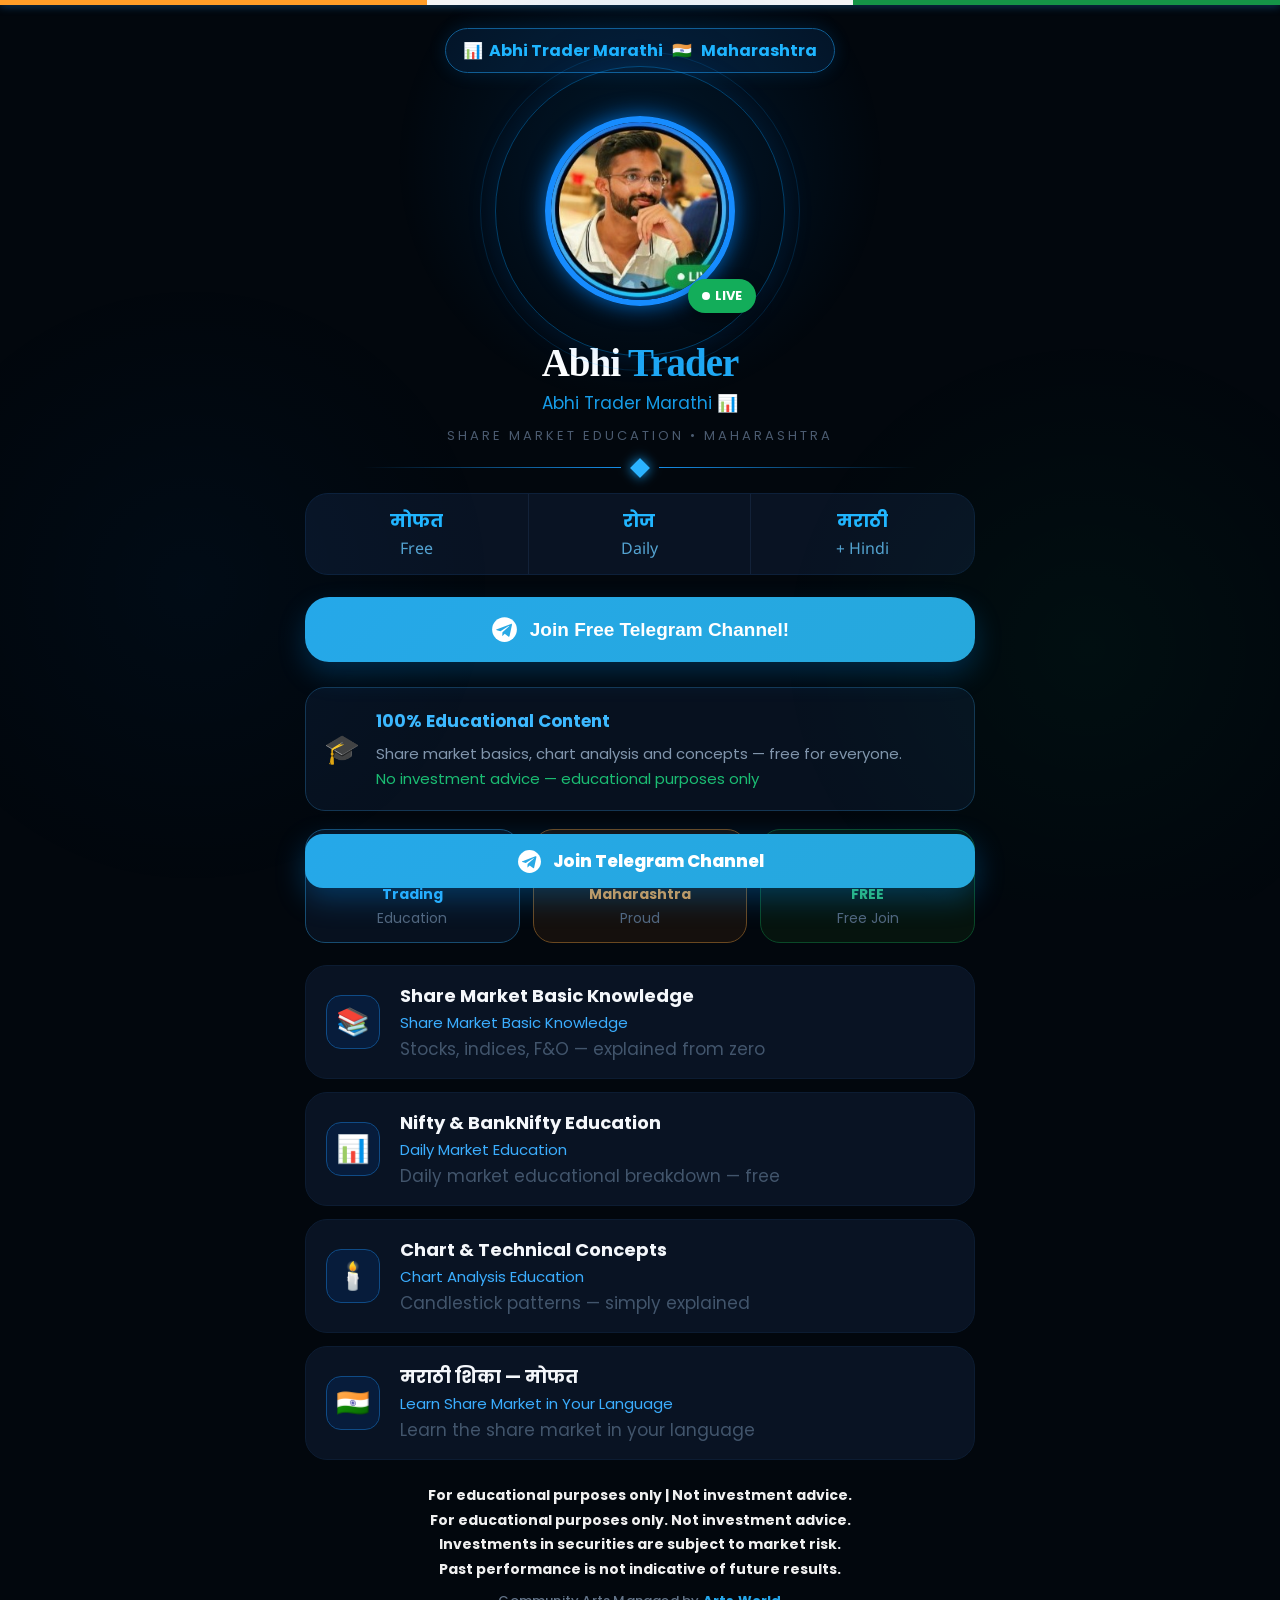
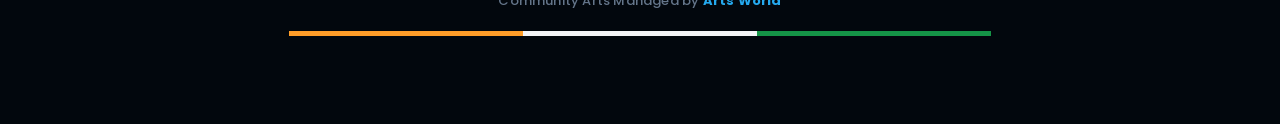
==== Index.html @ 1378ce6d "Rename abhi_trader_marathi_centered.html to Index.html" ====
<!DOCTYPE html>
<html lang="mr">
<head>
<meta charset="UTF-8">
<meta name="viewport" content="width=device-width, initial-scale=1.0">
<title>Abhi Trader Marathi</title>

<!-- =========================================================
     EASY SETTINGS — CHANGE ONLY THESE VALUES
     ========================================================= -->
<script>
const CONFIG = {
  // Paste your Meta Pixel ID between the quotes.
  // No custom events are added in this file.
  META_PIXEL_ID: "",

  // Telegram button destination
  TELEGRAM_LINK: "https://t.me/",

  // Arts World clickable contact link
  ARTS_WORLD_LINK: "https://t.me/",
  BOTTOM_TELEGRAM_LINK: "https://t.me/",

  // Profile image:
  // You can paste a direct image URL here.
  // Or leave it as the included default image.
  PROFILE_IMAGE: "[data-uri]",

  // Main page text
  NAME_EN: "Abhi Trader",
  NAME_MR: "Abhi Trader Marathi 📊",
  LOCATION: "SHARE MARKET EDUCATION • MAHARASHTRA"
};
</script>

<!-- Meta Pixel BASE ONLY: no custom events and no PageView call.
     Add your ID above. Events can be configured separately in Meta Events Manager. -->
<script>
!function(f,b,e,v,n,t,s)
{if(f.fbq)return;n=f.fbq=function(){n.callMethod?
n.callMethod.apply(n,arguments):n.queue.push(arguments)};
if(!f._fbq)f._fbq=n;n.push=n;n.loaded=!0;n.version='2.0';
n.queue=[];t=b.createElement(e);t.async=!0;
t.src=v;s=b.getElementsByTagName(e)[0];
s.parentNode.insertBefore(t,s)}(window, document,'script',
'https://connect.facebook.net/en_US/fbevents.js');
if (CONFIG.META_PIXEL_ID.trim()) {
  fbq('init', CONFIG.META_PIXEL_ID.trim());
}
</script>

<style>
@import url('https://fonts.googleapis.com/css2?family=Noto+Sans+Devanagari:wght@400;500;600;700;800&family=Poppins:wght@400;500;600;700;800&display=swap');

:root{
  --font-main:'Poppins','Noto Sans Devanagari',Arial,sans-serif;
  --font-dev:'Noto Sans Devanagari','Poppins',Arial,sans-serif;
}
*{box-sizing:border-box}
html,body{margin:0;padding:0;background:#02070d;color:#f4f7fb;font-family:var(--font-main)}
body{min-height:100vh;overflow-x:hidden}
body:before{content:"";position:fixed;inset:0;pointer-events:none;background:
radial-gradient(circle at 50% 18%,rgba(0,139,255,.13),transparent 25%),
radial-gradient(circle at 15% 65%,rgba(0,140,255,.04),transparent 25%),
radial-gradient(circle at 85% 72%,rgba(0,255,145,.035),transparent 25%)}
.topline{height:5px;background:linear-gradient(90deg,#ff9d28 0 33.33%,#f3f4f6 33.33% 66.66%,#159447 66.66% 100%);box-shadow:0 0 10px rgba(40,160,255,.5)}
.wrap{width:min(100%,700px);margin:0 auto;padding:18px 15px 88px}
.hero{text-align:center;padding-top:5px}
.badge{display:inline-flex;align-items:center;gap:9px;padding:9px 17px;border:1px solid #115c91;border-radius:30px;background:rgba(6,30,55,.65);box-shadow:0 0 18px rgba(0,148,255,.15);color:#20b7ff;font-size:16px;font-weight:700}
.profile-wrap{position:relative;width:240px;height:240px;margin:18px auto 7px;display:grid;place-items:center}
.profile-wrap:before,.profile-wrap:after{content:"";position:absolute;border-radius:50%;border:1px solid rgba(0,159,255,.35)}
.profile-wrap:before{inset:-25px;box-shadow:0 0 30px rgba(0,122,255,.13)}
.profile-wrap:after{inset:-40px;border-color:rgba(0,153,255,.16)}
.profile{width:190px;height:190px;border-radius:50%;object-fit:cover;object-position:center;border:6px solid #168cff;box-shadow:0 0 22px rgba(0,135,255,.72),inset 0 0 15px rgba(0,135,255,.4);position:relative;z-index:2}
.live{position:absolute;right:4px;bottom:18px;z-index:4;background:#13ad5a;color:white;padding:7px 14px;border-radius:22px;font-weight:700;font-size:13px;box-shadow:0 5px 16px rgba(0,0,0,.35)}
.live-dot{display:inline-block;width:8px;height:8px;background:white;border-radius:50%;margin-right:5px}
h1{font-family:Georgia,"Times New Roman",serif;font-size:39px;line-height:1.05;margin:12px 0 6px;color:#fff;letter-spacing:-1px}
h1 span{color:#20a9f4}
.subtitle{color:#169ce8;font-size:17px;margin-bottom:10px}
.location{letter-spacing:3px;color:#4b5b70;font-size:13px;margin-bottom:15px}
.divider{display:flex;align-items:center;gap:12px;justify-content:center;margin:0 58px 18px}
.divider i{height:1px;background:linear-gradient(90deg,transparent,#168ee8);flex:1}
.diamond{width:14px;height:14px;background:#2bb3ff;transform:rotate(45deg);box-shadow:0 0 12px #159ff4}
.stats{display:grid;grid-template-columns:repeat(3,1fr);background:#091323;border:1px solid #0d203a;border-radius:23px;overflow:hidden;margin-bottom:22px}
.stat{padding:13px 7px;text-align:center;border-right:1px solid #132239}
.stat:last-child{border-right:0}
.stat strong{display:block;color:#22b6ff;font-size:18px;margin-bottom:2px}
.stat small{font-family:var(--font-dev);color:#54a3d1;font-size:16px}
.join{display:flex;align-items:center;justify-content:center;gap:12px;width:100%;border:0;border-radius:24px;background:linear-gradient(135deg,#25a8e9,#26a8dc);color:#fff;padding:19px 16px;font-size:19px;font-weight:800;cursor:pointer;box-shadow:0 12px 28px rgba(0,150,255,.23);transition:.18s transform,.18s box-shadow;margin-bottom:25px}
.join:hover{transform:translateY(-2px);box-shadow:0 16px 34px rgba(0,150,255,.32)}
.join:active{transform:scale(.99)}
.tg-icon{width:27px;height:27px;flex:0 0 27px}
.edu{border:1px solid #143653;border-radius:20px;padding:20px 18px;margin-bottom:18px;background:#07111f;display:flex;align-items:center;gap:16px}
.edu-icon{font-size:29px}
.edu h2{font-size:17px;color:#3db9ff;margin:0 0 8px}
.edu p{font-size:15px;color:#8296ad;line-height:1.55;margin:0}
.edu .green{color:#1bbd73;margin-top:2px}
.cards{display:grid;grid-template-columns:repeat(3,1fr);gap:13px;margin-bottom:22px}
.card{min-height:105px;border:1px solid #174c70;border-radius:20px;background:#07111f;text-align:center;padding:13px 6px;display:flex;flex-direction:column;justify-content:center}
.card:nth-child(2){border-color:#6a4820;background:#15100d}
.card:nth-child(3){border-color:#0a4928;background:#06140e}
.card .emoji{font-size:25px}
.card b{color:#2eb3ff;font-size:14px;margin:3px 0}
.card:nth-child(2) b{color:#e39c4a}
.card:nth-child(3) b{color:#31bb73}
.card span{color:#53677e;font-size:14px}
.info{display:flex;align-items:center;gap:20px;background:#091323;border:1px solid #0c1c32;border-radius:22px;padding:16px 20px;margin-bottom:13px}
.info-icon{width:54px;height:54px;border-radius:15px;display:grid;place-items:center;background:#071c3b;border:1px solid #0f4b86;font-size:27px;flex:0 0 54px}
.info h3{font-size:18px;margin:0 0 2px}
.info .mr{color:#3baeff;font-size:15px;margin-bottom:2px}
.info p{margin:0;color:#42556c;font-size:17px}
.footer{text-align:center;font-weight:700;line-height:1.75;color:#f0f0f0;font-size:14px;margin:23px 0 10px}
.bottomline{height:5px;background:linear-gradient(90deg,#ff9d28 0 33.33%,#f3f4f6 33.33% 66.66%,#159447 66.66% 100%);margin:0 -16px}
.modal{position:fixed;inset:0;background:rgba(0,0,0,.78);display:none;align-items:flex-end;justify-content:center;z-index:100;padding:0}
.modal.show{display:flex}
.sheet{width:min(100%,700px);background:#07111f;border:1px solid #188fdc;border-bottom:0;border-radius:36px 36px 0 0;padding:45px 25px 55px;text-align:center;box-shadow:0 -10px 45px rgba(0,129,255,.12)}
.handle{width:62px;height:5px;background:#15314c;border-radius:20px;margin:-20px auto 34px}
.sheet .small-profile{width:120px;height:120px;border-radius:50%;object-fit:cover;border:5px solid #1598f2;box-shadow:0 0 24px rgba(0,143,255,.45)}
.sheet h2{font-family:Georgia,serif;font-size:38px;margin:22px 0 5px}
.sheet h2 span{color:#20a9f4}
.sheet .sheet-sub{color:#25aef5;font-size:18px;margin-bottom:24px}
.warning{background:#0d1722;border-radius:15px;padding:14px;color:#465b70;line-height:1.45;margin:0 18px 28px}
.sheet .join{margin-bottom:22px}
.cancel{color:#51647a;font-size:18px;cursor:pointer}


/* Animated rings around the profile */
.profile-wrap::before {
  animation: ringRotate 8s linear infinite, ringPulse 2.8s ease-in-out infinite;
  border-width: 1px;
}
.profile-wrap::after {
  animation: ringRotateReverse 11s linear infinite, ringPulseOuter 3.6s ease-in-out infinite;
  border-width: 1px;
}
@keyframes ringRotate {
  from { transform: rotate(0deg) scale(1); }
  to { transform: rotate(360deg) scale(1.04); }
}
@keyframes ringRotateReverse {
  from { transform: rotate(360deg) scale(1); }
  to { transform: rotate(0deg) scale(1.07); }
}
@keyframes ringPulse {
  0%,100% { opacity:.42; box-shadow:0 0 0 rgba(0,145,255,0); }
  50% { opacity:.9; box-shadow:0 0 22px rgba(0,145,255,.25); }
}
@keyframes ringPulseOuter {
  0%,100% { opacity:.18; }
  50% { opacity:.55; }
}
@media (prefers-reduced-motion: reduce) {
  .profile-wrap::before, .profile-wrap::after { animation:none; }
}


.managed-by {
  text-align:center;
  color:#64758a;
  font-size:13px;
  font-weight:500;
  margin:8px 0 20px;
  letter-spacing:.2px;
}
.managed-by a {
  color:#25a9ee;
  text-decoration:none;
  font-weight:700;
  transition:all .2s ease;
}
.managed-by a:hover {
  color:#61c7ff;
  text-shadow:0 0 12px rgba(37,169,238,.55);
}


.fixed-telegram{position:fixed;left:0;right:0;bottom:12px;margin:0 auto;transform:none;z-index:90;width:calc(100% - 24px);max-width:670px;display:flex;align-items:center;justify-content:center;gap:10px;padding:14px 16px;border-radius:18px;background:linear-gradient(135deg,#25a8e9,#26a8dc);color:#fff;text-decoration:none;font-size:17px;font-weight:800;box-shadow:0 10px 30px rgba(0,150,255,.30);animation:telegramPop 2.2s ease-in-out infinite,telegramGlow 2.2s ease-in-out infinite}
.fixed-telegram .tg-icon{width:25px;height:25px}

/* ===== Requested animations ===== */
@keyframes telegramPop {
  0%, 100% { transform:scale(1); }
  50% { transform:scale(1.035); }
}
@keyframes telegramGlow {
  0%, 100% { box-shadow:0 12px 28px rgba(0,150,255,.23); }
  50% { box-shadow:0 14px 38px rgba(0,170,255,.42), 0 0 0 7px rgba(38,168,220,.07); }
}
.join {
  animation:telegramPop 2.2s ease-in-out infinite, telegramGlow 2.2s ease-in-out infinite;
  will-change:transform,box-shadow;
}
.join .tg-icon {
  animation:telegramIconPop 2.2s ease-in-out infinite;
}
@keyframes telegramIconPop {
  0%,100% { transform:scale(1) rotate(0deg); }
  50% { transform:scale(1.10) rotate(-4deg); }
}
@keyframes footerWiggle {
  0%,100% { transform:translateX(0) rotate(0deg); }
  25% { transform:translateX(-2px) rotate(-.25deg); }
  50% { transform:translateX(2px) rotate(.25deg); }
  75% { transform:translateX(-1px) rotate(-.15deg); }
}
.footer {
  animation:footerWiggle 3.2s ease-in-out infinite;
  transform-origin:center;
  will-change:transform;
}
@media (prefers-reduced-motion: reduce) {
  .join, .join .tg-icon, .footer { animation:none; }
}

@media(max-width:520px){
.wrap{padding-left:15px;padding-right:15px}
.profile-wrap{width:225px;height:225px}
.profile{width:200px;height:200px}
h1{font-size:44px}
.location{font-size:15px;letter-spacing:2.2px}
.divider{margin-left:60px;margin-right:60px}
.join{font-size:22px;padding:22px 12px}
.info{padding:19px 18px;gap:16px}
.info-icon{width:60px;height:60px;flex-basis:60px}
.info h3{font-size:20px}
}
</style>
</head>
<body>
<div class="topline"></div>

<main class="wrap">
  <section class="hero">
    <div class="badge">📊 &nbsp;Abhi Trader Marathi&nbsp;&nbsp; 🇮🇳 &nbsp; Maharashtra</div>

    <div class="profile-wrap">
      <img id="profile" class="profile" alt="Profile photo">
      <div class="live"><span class="live-dot"></span>LIVE</div>
    </div>

    <h1 id="nameEn">Abhi <span>Trader</span></h1>
    <div id="nameMr" class="subtitle">Abhi Trader Marathi 📊</div>
    <div class="location">SHARE MARKET EDUCATION • MAHARASHTRA</div>

    <div class="divider"><i></i><div class="diamond"></div><i style="background:linear-gradient(90deg,#168ee8,transparent)"></i></div>
  </section>

  <div class="stats">
    <div class="stat"><strong>मोफत</strong><small>Free</small></div>
    <div class="stat"><strong>रोज</strong><small>Daily</small></div>
    <div class="stat"><strong>मराठी</strong><small>+ Hindi</small></div>
  </div>

  <button class="join" id="mainJoin">
    <svg class="tg-icon" viewBox="0 0 24 24" aria-hidden="true">
      <circle cx="12" cy="12" r="11" fill="#fff"/>
      <path d="M5.3 11.8 17.7 7c.6-.2 1.1.15.9.9l-2.1 9.8c-.15.7-.55.85-1.1.5l-3.2-2.35-1.55 1.5c-.18.18-.33.33-.68.33l.23-3.25 5.92-5.35c.26-.23-.06-.36-.4-.13l-7.32 4.6-3.15-.98c-.69-.22-.7-.69.15-1.03Z" fill="#28a9e5"/>
    </svg>
    Join Free Telegram Channel!
  </button>

  <section class="edu">
    <div class="edu-icon">🎓</div>
    <div>
      <h2>100% Educational Content</h2>
      <p>Share market basics, chart analysis and concepts — free for everyone.</p>
      <p class="green">No investment advice — educational purposes only</p>
    </div>
  </section>

  <section class="cards">
    <div class="card"><div class="emoji">📊</div><b>Trading</b><span>Education</span></div>
    <div class="card"><div class="emoji">🚩</div><b>Maharashtra</b><span>Proud</span></div>
    <div class="card"><div class="emoji">🆓</div><b>FREE</b><span>Free Join</span></div>
  </section>

  <section class="info">
    <div class="info-icon">📚</div>
    <div><h3>Share Market Basic Knowledge</h3><div class="mr">Share Market Basic Knowledge</div><p>Stocks, indices, F&amp;O — explained from zero</p></div>
  </section>

  <section class="info">
    <div class="info-icon">📊</div>
    <div><h3>Nifty &amp; BankNifty Education</h3><div class="mr">Daily Market Education</div><p>Daily market educational breakdown — free</p></div>
  </section>

  <section class="info">
    <div class="info-icon">🕯️</div>
    <div><h3>Chart &amp; Technical Concepts</h3><div class="mr">Chart Analysis Education</div><p>Candlestick patterns — simply explained</p></div>
  </section>

  <section class="info">
    <div class="info-icon">🇮🇳</div>
    <div><h3>मराठी शिका — मोफत</h3><div class="mr">Learn Share Market in Your Language</div><p>Learn the share market in your language</p></div>
  </section>

  <div class="footer">
    For educational purposes only | Not investment advice.<br>
    For educational purposes only. Not investment advice.<br>
    Investments in securities are subject to market risk.<br>
    Past performance is not indicative of future results.
  </div>


  <div class="managed-by">
    Community Arts Managed by
    <a id="artsWorldLink" href="https://t.me/" target="_blank" rel="noopener noreferrer">Arts World</a>
  </div>

<a class="fixed-telegram" id="fixedTelegram" href="https://t.me/" target="_blank" rel="noopener noreferrer">
  <svg class="tg-icon" viewBox="0 0 24 24" aria-hidden="true">
    <circle cx="12" cy="12" r="11" fill="#fff"/>
    <path d="M5.3 11.8 17.7 7c.6-.2 1.1.15.9.9l-2.1 9.8c-.15.7-.55.85-1.1.5l-3.2-2.35-1.55 1.5c-.18.18-.33.33-.68.33l.23-3.25 5.92-5.35c.26-.23-.06-.36-.4-.13l-7.32 4.6-3.15-.98c-.69-.22-.7-.69.15-1.03Z" fill="#28a9e5"/>
  </svg>
  Join Telegram Channel
</a>

  <div class="bottomline"></div>
</main>

<script>
(function(){
  document.getElementById("profile").src = CONFIG.PROFILE_IMAGE;
  document.getElementById("artsWorldLink").href = CONFIG.ARTS_WORLD_LINK;
  document.getElementById("mainJoin").onclick = function(){
    window.location.href = CONFIG.TELEGRAM_LINK;
  };
  document.getElementById("fixedTelegram").href = CONFIG.BOTTOM_TELEGRAM_LINK;
})();
</script>
</body>
</html>
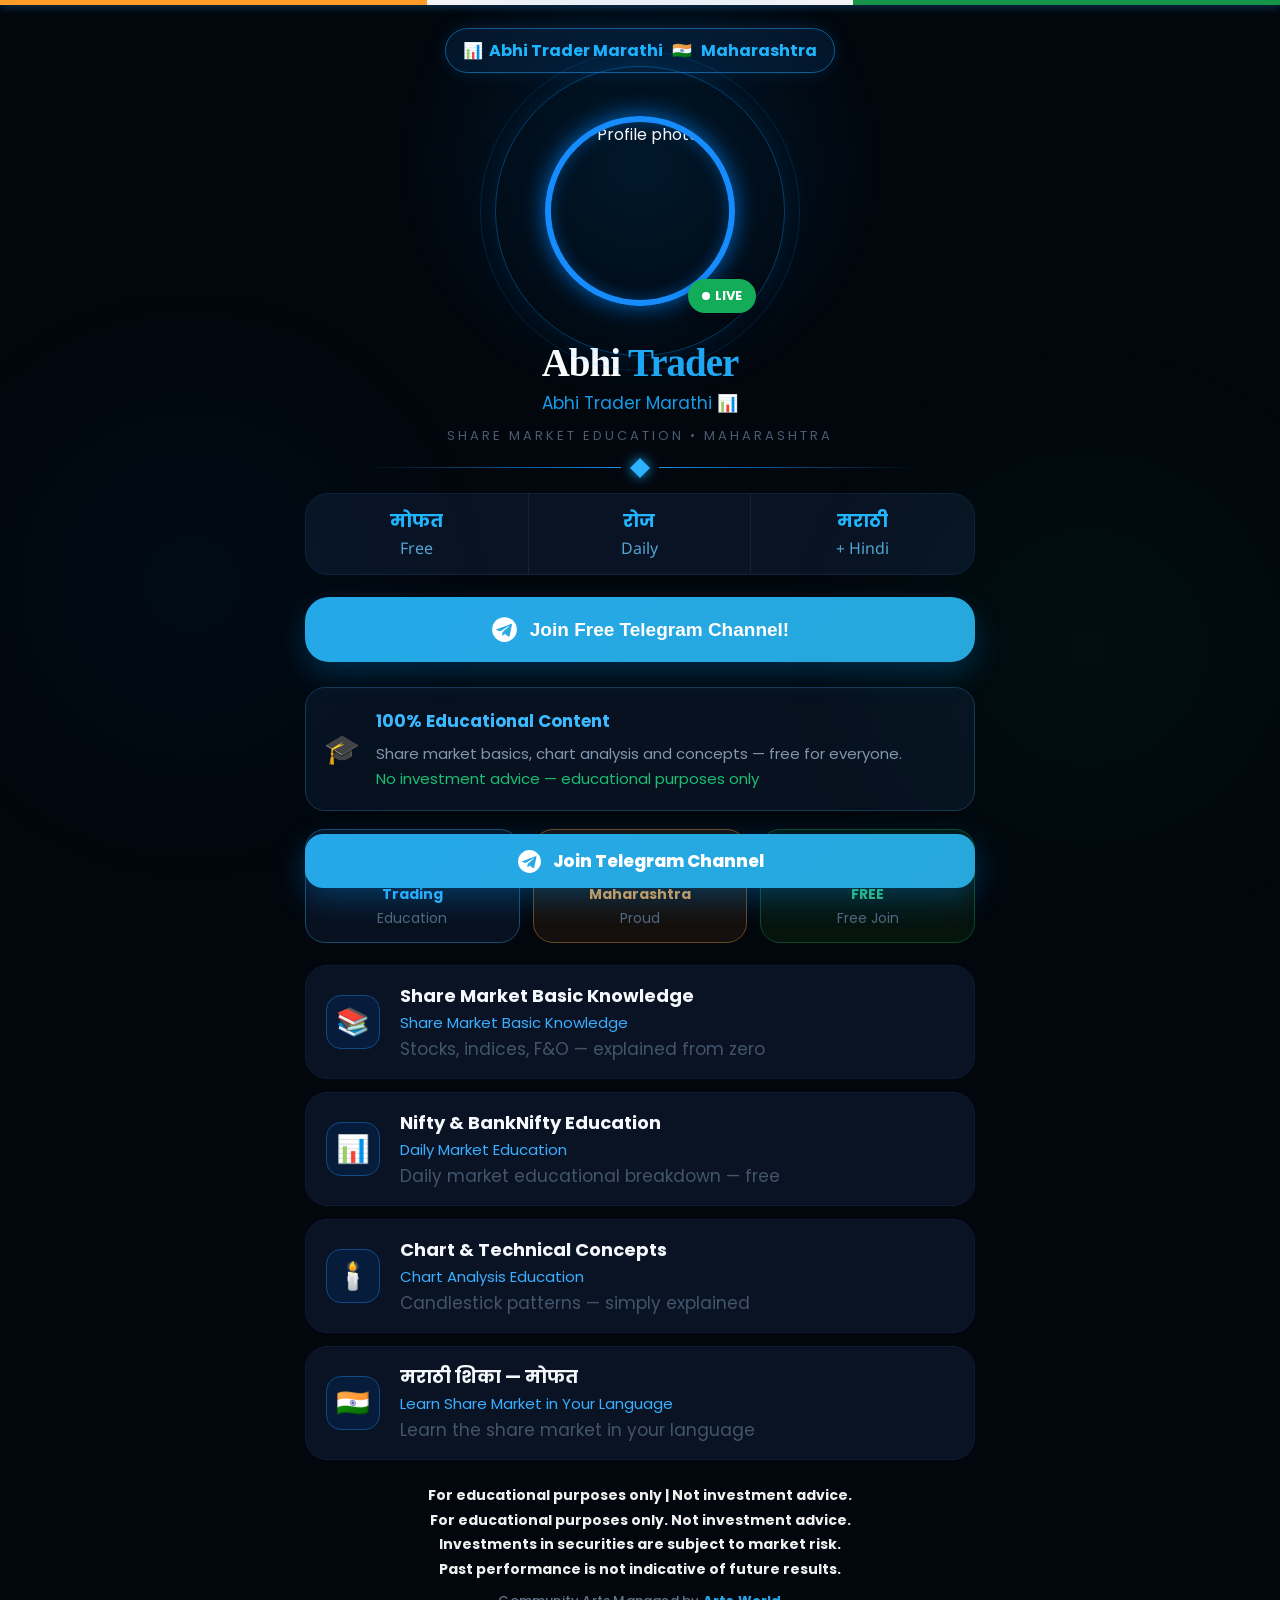
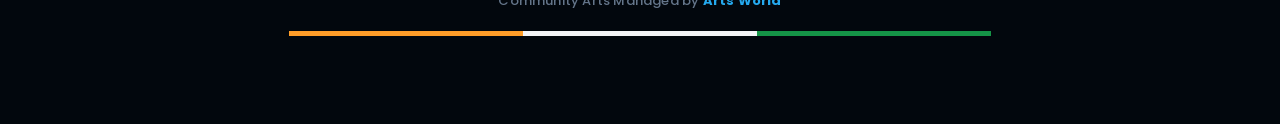
==== commit 7ea53545: "Update Index.html" ====
--- a/Index.html
+++ b/Index.html
@@ -24,8 +24,7 @@
   // Profile image:
   // You can paste a direct image URL here.
   // Or leave it as the included default image.
-  PROFILE_IMAGE: "[data-uri]",
-
+  PROFILE_IMAGE: "https://i.ibb.co/WNSRM3mS/IMG-0805-JPG.jpg"
   // Main page text
   NAME_EN: "Abhi Trader",
   NAME_MR: "Abhi Trader Marathi 📊",
